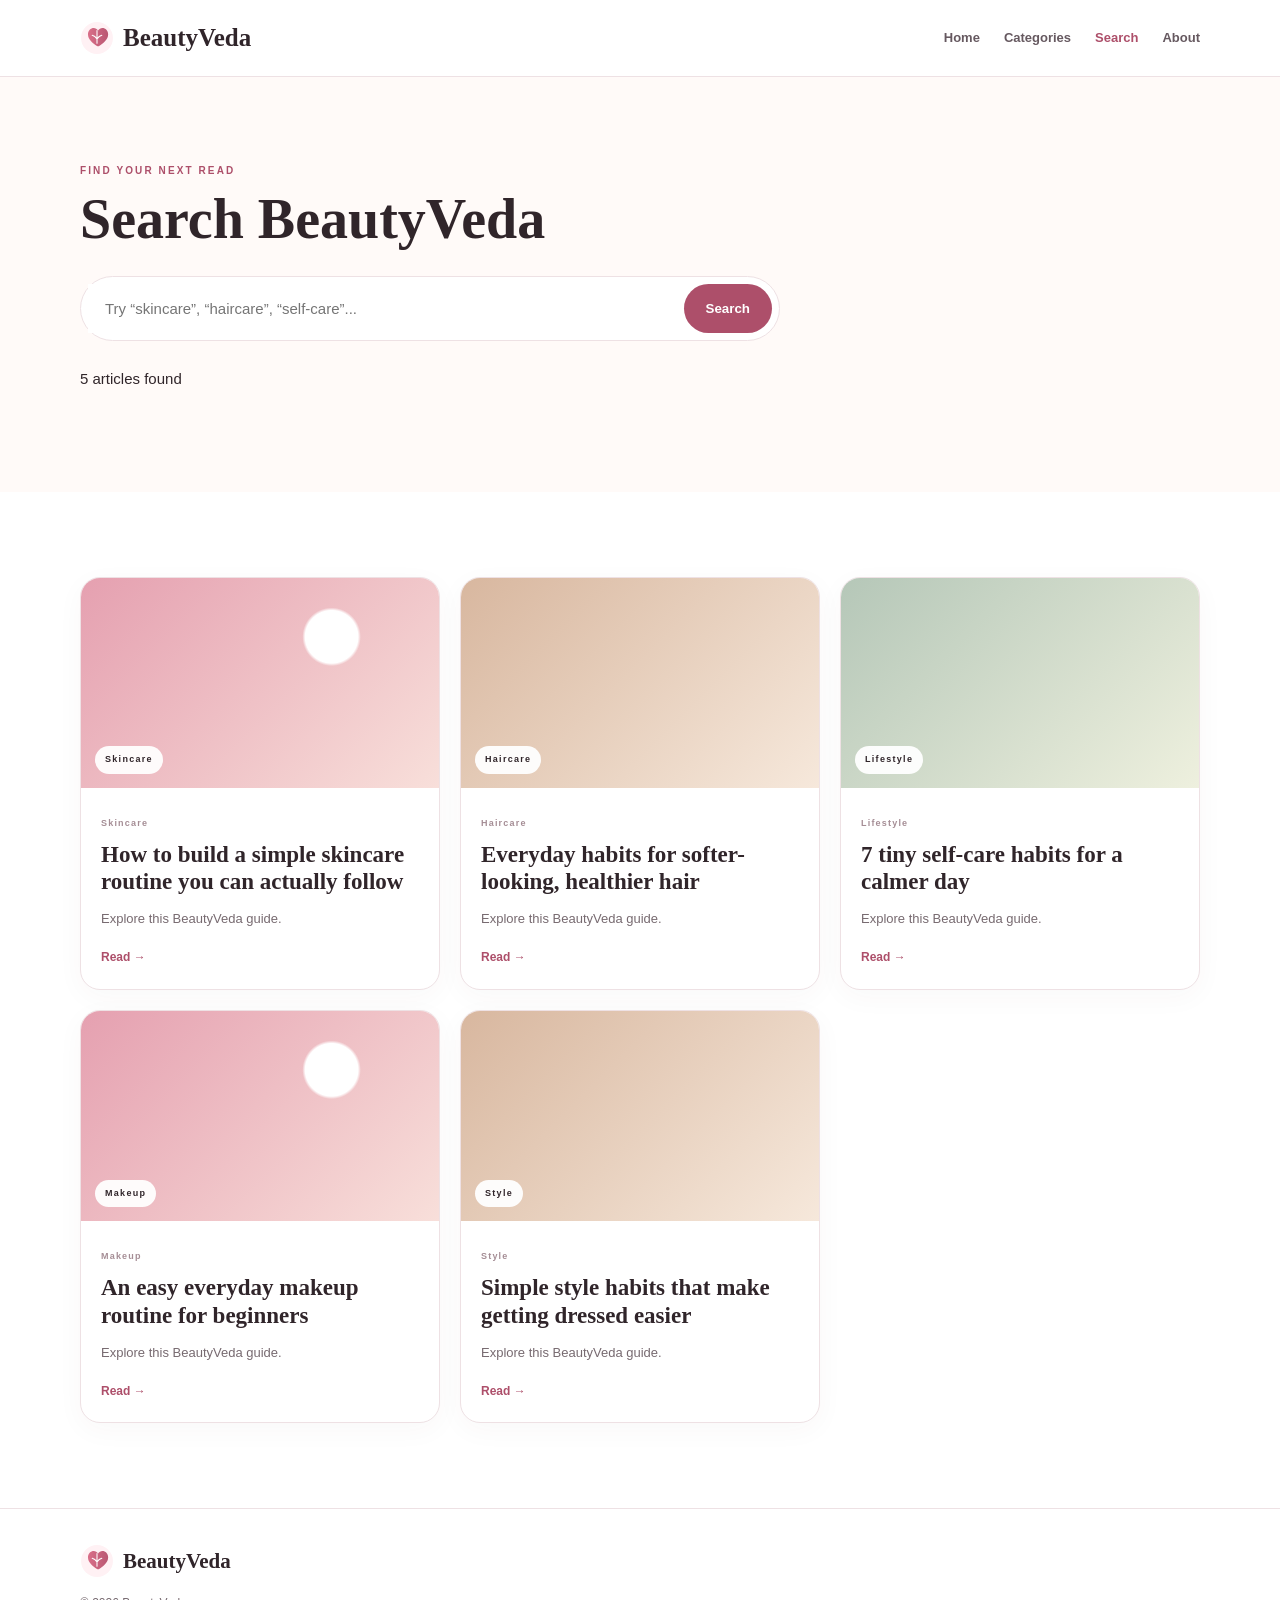
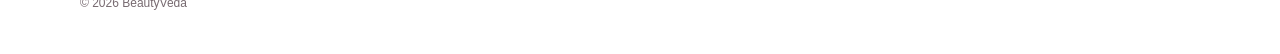
==== search.html @ 6ad5c468 "Add files via upload" ====
<!doctype html><html lang="en"><head><meta charset="utf-8"><meta name="viewport" content="width=device-width,initial-scale=1"><meta name="description" content="Search BeautyVeda articles."><title>Search | BeautyVeda</title><link rel="icon" href="logo.svg" type="image/svg+xml"><link rel="stylesheet" href="style.css"></head><body>
<header class="header"><div class="wrap nav"><a class="logo" href="index.html"><img src="logo.svg"><span>BeautyVeda</span></a><nav class="navlinks"><a href="index.html">Home</a><a href="index.html#categories">Categories</a><a class="active" href="search.html">Search</a><a href="about.html">About</a></nav></div></header>
<main><section class="search-hero"><div class="wrap"><p class="eyebrow">FIND YOUR NEXT READ</p><h1>Search BeautyVeda</h1><div class="searchbar"><input id="q" placeholder="Try “skincare”, “haircare”, “self-care”..."><button id="go">Search</button></div><p id="result"></p></div></section><section class="wrap section"><div class="posts three" id="results"></div></section></main><footer><div class="wrap foot"><a class="logo" href="index.html"><img src="logo.svg"><span>BeautyVeda</span></a><p class="copy">© 2026 BeautyVeda</p></div></footer>
<script>
const posts=[
["Skincare","How to build a simple skincare routine you can actually follow","post.html","cover1"],
["Haircare","Everyday habits for softer-looking, healthier hair","post.html","cover2"],
["Lifestyle","7 tiny self-care habits for a calmer day","post.html","cover3"],
["Makeup","An easy everyday makeup routine for beginners","post.html","cover1"],
["Style","Simple style habits that make getting dressed easier","post.html","cover2"]
];
const box=document.getElementById("results"),q=document.getElementById("q"),out=document.getElementById("result");
function render(term=""){const t=term.toLowerCase().trim();const list=posts.filter(p=>(p[0]+" "+p[1]).toLowerCase().includes(t));box.innerHTML=list.map(p=>`<article class="post"><a href="${p[2]}"><div class="cover ${p[3]}"><span>${p[0]}</span></div><div class="postcopy"><small>${p[0]}</small><h3>${p[1]}</h3><p>Explore this BeautyVeda guide.</p><b>Read →</b></div></a></article>`).join("");out.textContent=list.length+" article"+(list.length===1?"":"s")+" found";}
document.getElementById("go").onclick=()=>render(q.value);q.addEventListener("keydown",e=>{if(e.key==="Enter")render(q.value)});render();
</script></body></html>
---- style.css ----
:root{--ink:#30252a;--muted:#776a70;--rose:#d96f89;--deep:#ad4f6a;--bg:#fffaf8;--line:#eee1e4;--white:#fff;--shadow:0 18px 50px rgba(70,35,45,.09)}*{box-sizing:border-box}html{scroll-behavior:smooth}body{margin:0;color:var(--ink);font:15px/1.7 "DM Sans",sans-serif}a{text-decoration:none;color:inherit}.wrap{width:min(1120px,92%);margin:auto}.header{position:sticky;top:0;z-index:20;background:rgba(255,255,255,.9);backdrop-filter:blur(15px);border-bottom:1px solid var(--line)}.nav{height:76px;display:flex;align-items:center;gap:28px}.logo{display:flex;align-items:center;gap:9px;font:700 25px "Playfair Display",serif;margin-right:auto}.logo img{width:34px;height:34px}.navlinks{display:flex;gap:24px;font-size:13px;font-weight:700;color:#665960}.navlinks a:hover,.navlinks .active{color:var(--deep)}.pill{border:1px solid var(--line);padding:10px 16px;border-radius:999px;font-size:12px;font-weight:700}.hamburger{display:none;border:0;background:none;font-size:22px}.hero{background:linear-gradient(135deg,#fff8f6,#fff 55%,#fdf0f3);overflow:hidden}.hero-grid{min-height:620px;display:grid;grid-template-columns:1.02fr .98fr;align-items:center;gap:40px}.eyebrow{margin:0 0 10px;color:var(--deep);font-size:10px;font-weight:800;letter-spacing:2.1px}.hero h1{font:700 clamp(46px,6.5vw,76px)/1.05 "Playfair Display",serif;letter-spacing:-2px;margin:0 0 22px}.hero h1 em{font-style:normal;color:var(--deep)}.lead{max-width:600px;color:var(--muted);font-size:17px}.actions{display:flex;gap:12px;margin:28px 0}.btn{display:inline-flex;justify-content:center;align-items:center;border-radius:999px;padding:13px 20px;font-weight:800;border:0;cursor:pointer}.primary{background:var(--deep);color:#fff;box-shadow:0 10px 24px #ad4f6a2e}.ghost{background:#fff;border:1px solid var(--line)}.mini{display:flex;flex-wrap:wrap;gap:17px;color:#7a6c72;font-size:11px}.hero-visual{height:450px;position:relative}.sun{position:absolute;width:350px;height:350px;border-radius:48% 52% 55% 45%;right:35px;top:30px;background:linear-gradient(145deg,#f6c0cc,#f7ded7);transform:rotate(8deg)}.editorial-card{position:absolute;background:rgba(255,255,255,.94);box-shadow:var(--shadow);border-radius:22px;padding:25px}.main-card{right:5px;top:85px;width:265px}.main-card small{font-size:9px;letter-spacing:1.7px;color:var(--deep);font-weight:800}.main-card h2{font:700 29px/1.15 "Playfair Display",serif;margin:10px 0 18px}.main-card span{font-size:12px;color:var(--deep);font-weight:800}.floating-card{position:absolute;left:20px;bottom:45px;background:#30252a;color:#fff;padding:17px 20px;border-radius:17px;box-shadow:var(--shadow);font-family:"Playfair Display",serif}.floating-card b{font:800 9px "DM Sans";letter-spacing:2px;color:#f2a8b8}.spark{position:absolute;color:var(--deep);z-index:2}.s1{font-size:45px;right:330px;top:30px}.s2{font-size:32px;left:90px;top:105px}.section{padding:85px 0}.section-head{display:flex;align-items:end;justify-content:space-between;margin-bottom:28px}.section-head h2,.quote h2{font:700 40px/1.15 "Playfair Display",serif;margin:0}.section-head>p{color:var(--muted);margin:0}.cats{display:grid;grid-template-columns:repeat(5,1fr);gap:13px}.cat{padding:24px 18px;min-height:160px;border-radius:22px;transition:.2s}.cat:hover{transform:translateY(-5px);box-shadow:var(--shadow)}.cat span{font-size:27px}.cat h3{font:700 22px "Playfair Display";margin:10px 0 2px}.cat p{font-size:11px;color:var(--muted);margin:0}.c1{background:#fff0f3}.c2{background:#fff1e8}.c3{background:#f2eefb}.c4{background:#edf6ef}.c5{background:#fff7de}.soft{background:var(--bg);width:100%;max-width:none;padding-left:max(4%,calc((100% - 1120px)/2));padding-right:max(4%,calc((100% - 1120px)/2))}.posts{display:grid;grid-template-columns:1.3fr 1fr 1fr;gap:20px}.post{background:#fff;border:1px solid var(--line);border-radius:20px;overflow:hidden;box-shadow:0 7px 28px #4d2b3509}.post:hover{box-shadow:var(--shadow)}.cover{height:210px;display:flex;align-items:end;padding:14px;background-size:cover}.big .cover{height:270px}.cover span{background:#fffffff0;border-radius:999px;padding:6px 10px;font-size:9px;font-weight:800;letter-spacing:1.3px}.cover1{background:radial-gradient(circle at 70% 28%,#fff 0 9%,transparent 10%),linear-gradient(135deg,#e5a0b0,#f8dfda)}.cover2{background:linear-gradient(135deg,#d8b79f,#f6e8db)}.cover3{background:linear-gradient(135deg,#b5c7b8,#eef0de)}.postcopy{padding:20px}.postcopy small{font-size:9px;letter-spacing:1.2px;color:#a58d95;font-weight:800}.postcopy h3{font:700 23px/1.18 "Playfair Display";margin:8px 0}.postcopy p{font-size:13px;color:var(--muted)}.postcopy b,.more{font-size:12px;color:var(--deep)}.quote{text-align:center;padding:80px 0}.quote>span{font:70px Georgia;color:var(--rose);line-height:.5}.quote h2{font-size:32px;margin-top:10px}.newsletter{padding:70px 0;background:#fff}.newsbox{background:#30252a;color:#fff;border-radius:28px;padding:43px;display:grid;grid-template-columns:1fr 1fr;gap:30px;align-items:center}.newsbox h2{font:700 35px/1.15 "Playfair Display";margin:0 0 7px}.newsbox p{color:#d5c6cb}.newsbox .eyebrow{color:#efa3b4}.newsbox form{display:flex;gap:10px;flex-wrap:wrap}.newsbox input{flex:1;min-width:190px;border:0;border-radius:999px;padding:14px 18px;font:inherit}.newsbox small{width:100%;color:#f1b0be}.trust{padding:25px 0}.trust div{display:flex;justify-content:space-between;gap:15px;flex-wrap:wrap;color:#8c7b82;font-size:11px}.trust strong{color:var(--deep)}footer{border-top:1px solid var(--line);padding:35px 0}.foot{display:grid;grid-template-columns:1fr auto;gap:10px}.foot .logo{font-size:21px;margin:0}.foot p{color:var(--muted);font-size:12px;margin:5px 0}.flinks{display:flex;gap:20px;font-size:12px;font-weight:700}.copy{grid-column:1/-1}.article{padding:85px 0;max-width:850px}.article h1,.about-page h1,.category-hero h1,.search-hero h1,.contact-page h1{font:700 56px/1.1 "Playfair Display";margin:0 0 18px}.article-intro{font-size:19px;color:var(--muted)}.article-cover{height:360px;border-radius:25px;margin:35px 0}.article h2,.about-page h2{font:700 30px "Playfair Display";margin-top:40px}.article p{font-size:16px}.note{padding:20px;background:#fff0f3;border-left:4px solid var(--rose);border-radius:12px;margin:25px 0}.category-hero,.search-hero{padding:85px 0;background:var(--bg)}.category-hero p:not(.eyebrow){color:var(--muted);max-width:650px}.three{grid-template-columns:repeat(3,1fr)}.searchbar{display:flex;max-width:700px;background:#fff;padding:7px;border:1px solid var(--line);border-radius:999px;margin:25px 0}.searchbar input{flex:1;border:0;outline:0;padding:12px 17px;font:inherit}.searchbar button{border:0;background:var(--deep);color:#fff;border-radius:999px;padding:0 22px;font-weight:800}.about-page,.contact-page{padding:90px 0}.narrow{max-width:780px}.bigtext{font:400 25px/1.5 "Playfair Display";color:#5e4d54}.contact-grid{display:grid;grid-template-columns:1fr 1fr;gap:70px}.contact-grid>div p:not(.eyebrow){color:var(--muted);font-size:16px}.contact-form{display:grid;gap:13px}.contact-form input,.contact-form textarea{border:1px solid var(--line);border-radius:13px;padding:14px;font:inherit;outline:none}.contact-form input:focus,.contact-form textarea:focus{border-color:var(--rose)}.contact-form small{color:var(--deep)}
@media(max-width:820px){.navlinks,.pill{display:none}.hamburger{display:block}.navlinks.open{display:flex;position:absolute;top:76px;left:0;right:0;background:#fff;padding:18px 4%;flex-direction:column;border-bottom:1px solid var(--line)}.hero-grid{grid-template-columns:1fr;padding:55px 0}.hero-visual{height:330px}.sun{width:250px;height:270px;right:35px}.main-card{right:0;top:50px}.cats{grid-template-columns:repeat(2,1fr)}.posts,.three{grid-template-columns:1fr}.newsbox,.contact-grid{grid-template-columns:1fr}.section{padding:60px 0}.soft{padding-left:4%;padding-right:4%}.foot{grid-template-columns:1fr}.copy{grid-column:auto}.article h1,.about-page h1,.category-hero h1,.search-hero h1,.contact-page h1{font-size:43px}}
@media(max-width:480px){.hero h1{font-size:46px}.cats{grid-template-columns:1fr 1fr}.section-head{display:block}.section-head>p{margin-top:8px}.quote h2{font-size:26px}.newsbox{padding:28px}.article-cover{height:250px}.searchbar{border-radius:18px}.searchbar input{width:100%}.searchbar button{height:44px;width:100%}}
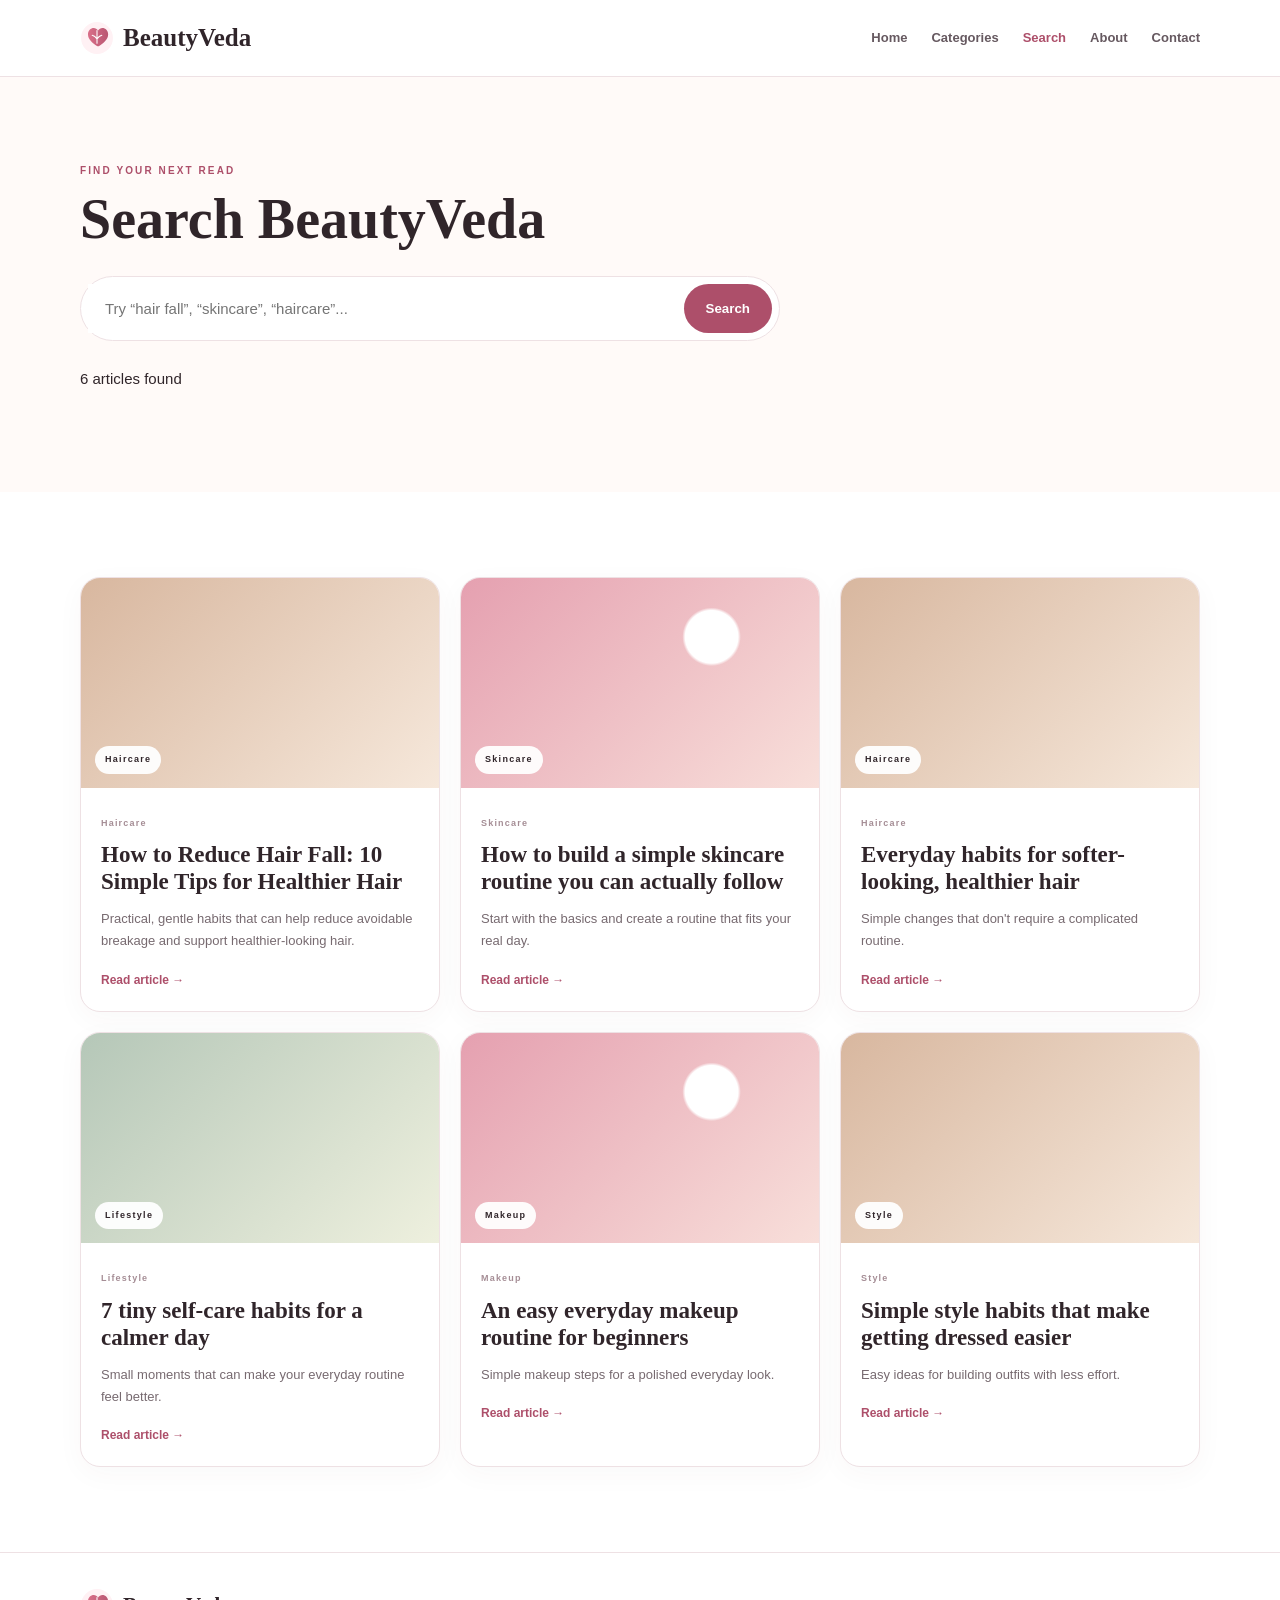
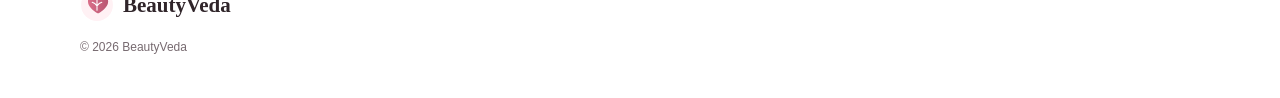
==== commit e2b20498: "Add files via upload" ====
--- a/search.html
+++ b/search.html
@@ -1,15 +1,154 @@
-<!doctype html><html lang="en"><head><meta charset="utf-8"><meta name="viewport" content="width=device-width,initial-scale=1"><meta name="description" content="Search BeautyVeda articles."><title>Search | BeautyVeda</title><link rel="icon" href="logo.svg" type="image/svg+xml"><link rel="stylesheet" href="style.css"></head><body>
-<header class="header"><div class="wrap nav"><a class="logo" href="index.html"><img src="logo.svg"><span>BeautyVeda</span></a><nav class="navlinks"><a href="index.html">Home</a><a href="index.html#categories">Categories</a><a class="active" href="search.html">Search</a><a href="about.html">About</a></nav></div></header>
-<main><section class="search-hero"><div class="wrap"><p class="eyebrow">FIND YOUR NEXT READ</p><h1>Search BeautyVeda</h1><div class="searchbar"><input id="q" placeholder="Try “skincare”, “haircare”, “self-care”..."><button id="go">Search</button></div><p id="result"></p></div></section><section class="wrap section"><div class="posts three" id="results"></div></section></main><footer><div class="wrap foot"><a class="logo" href="index.html"><img src="logo.svg"><span>BeautyVeda</span></a><p class="copy">© 2026 BeautyVeda</p></div></footer>
+<!doctype html>
+<html lang="en">
+<head>
+<meta charset="utf-8">
+<meta name="viewport" content="width=device-width,initial-scale=1">
+<meta name="description" content="Search BeautyVeda for skincare, haircare, makeup, style and lifestyle articles.">
+<meta name="robots" content="index,follow">
+<title>Search | BeautyVeda</title>
+<link rel="icon" href="logo.svg" type="image/svg+xml">
+<link rel="stylesheet" href="style.css">
+</head>
+<body>
+
+<header class="header">
+ <div class="wrap nav">
+  <a class="logo" href="index.html"><img src="logo.svg" alt="BeautyVeda logo"><span>BeautyVeda</span></a>
+  <nav class="navlinks" aria-label="Main navigation">
+   <a href="index.html">Home</a>
+   <a href="index.html#categories">Categories</a>
+   <a class="active" href="search.html">Search</a>
+   <a href="about.html">About</a>
+   <a href="contact.html">Contact</a>
+  </nav>
+ </div>
+</header>
+
+<main>
+<section class="search-hero">
+ <div class="wrap">
+  <p class="eyebrow">FIND YOUR NEXT READ</p>
+  <h1>Search BeautyVeda</h1>
+  <form class="searchbar" id="searchForm">
+   <input id="q" type="search" autocomplete="off" placeholder="Try “hair fall”, “skincare”, “haircare”..." aria-label="Search BeautyVeda">
+   <button id="go" type="submit">Search</button>
+  </form>
+  <p id="result" aria-live="polite"></p>
+ </div>
+</section>
+
+<section class="wrap section">
+ <div class="posts three" id="results"></div>
+</section>
+</main>
+
+<footer>
+ <div class="wrap foot">
+  <a class="logo" href="index.html"><img src="logo.svg" alt=""><span>BeautyVeda</span></a>
+  <p class="copy">© 2026 BeautyVeda</p>
+ </div>
+</footer>
+
 <script>
-const posts=[
-["Skincare","How to build a simple skincare routine you can actually follow","post.html","cover1"],
-["Haircare","Everyday habits for softer-looking, healthier hair","post.html","cover2"],
-["Lifestyle","7 tiny self-care habits for a calmer day","post.html","cover3"],
-["Makeup","An easy everyday makeup routine for beginners","post.html","cover1"],
-["Style","Simple style habits that make getting dressed easier","post.html","cover2"]
+/*
+  BeautyVeda article index.
+  Add each new article here so it appears in Search.
+*/
+const posts = [
+  {
+    category: "Haircare",
+    title: "How to Reduce Hair Fall: 10 Simple Tips for Healthier Hair",
+    url: "hair-fall-tips.html",
+    cover: "cover2",
+    description: "Practical, gentle habits that can help reduce avoidable breakage and support healthier-looking hair."
+  },
+  {
+    category: "Skincare",
+    title: "How to build a simple skincare routine you can actually follow",
+    url: "post.html",
+    cover: "cover1",
+    description: "Start with the basics and create a routine that fits your real day."
+  },
+  {
+    category: "Haircare",
+    title: "Everyday habits for softer-looking, healthier hair",
+    url: "post.html",
+    cover: "cover2",
+    description: "Simple changes that don't require a complicated routine."
+  },
+  {
+    category: "Lifestyle",
+    title: "7 tiny self-care habits for a calmer day",
+    url: "post.html",
+    cover: "cover3",
+    description: "Small moments that can make your everyday routine feel better."
+  },
+  {
+    category: "Makeup",
+    title: "An easy everyday makeup routine for beginners",
+    url: "post.html",
+    cover: "cover1",
+    description: "Simple makeup steps for a polished everyday look."
+  },
+  {
+    category: "Style",
+    title: "Simple style habits that make getting dressed easier",
+    url: "post.html",
+    cover: "cover2",
+    description: "Easy ideas for building outfits with less effort."
+  }
 ];
-const box=document.getElementById("results"),q=document.getElementById("q"),out=document.getElementById("result");
-function render(term=""){const t=term.toLowerCase().trim();const list=posts.filter(p=>(p[0]+" "+p[1]).toLowerCase().includes(t));box.innerHTML=list.map(p=>`<article class="post"><a href="${p[2]}"><div class="cover ${p[3]}"><span>${p[0]}</span></div><div class="postcopy"><small>${p[0]}</small><h3>${p[1]}</h3><p>Explore this BeautyVeda guide.</p><b>Read →</b></div></a></article>`).join("");out.textContent=list.length+" article"+(list.length===1?"":"s")+" found";}
-document.getElementById("go").onclick=()=>render(q.value);q.addEventListener("keydown",e=>{if(e.key==="Enter")render(q.value)});render();
-</script></body></html>+
+const box = document.getElementById("results");
+const q = document.getElementById("q");
+const out = document.getElementById("result");
+
+function render(term = "") {
+  const t = term.toLowerCase().trim();
+
+  const list = posts.filter(p =>
+    (p.category + " " + p.title + " " + p.description)
+      .toLowerCase()
+      .includes(t)
+  );
+
+  if (!list.length) {
+    box.innerHTML = `
+      <div style="grid-column:1/-1;padding:30px 0">
+        <h2>No articles found</h2>
+        <p>Try searching for <strong>hair fall</strong>, <strong>haircare</strong>,
+        <strong>skincare</strong>, <strong>makeup</strong>, or <strong>lifestyle</strong>.</p>
+      </div>`;
+  } else {
+    box.innerHTML = list.map(p => `
+      <article class="post">
+        <a href="${p.url}">
+          <div class="cover ${p.cover}"><span>${p.category}</span></div>
+          <div class="postcopy">
+            <small>${p.category}</small>
+            <h3>${p.title}</h3>
+            <p>${p.description}</p>
+            <b>Read article →</b>
+          </div>
+        </a>
+      </article>
+    `).join("");
+  }
+
+  out.textContent = list.length + " article" + (list.length === 1 ? "" : "s") + " found";
+}
+
+document.getElementById("searchForm").addEventListener("submit", function(e) {
+  e.preventDefault();
+  render(q.value);
+});
+
+q.addEventListener("input", function() {
+  if (q.value.trim() === "") render("");
+});
+
+render("");
+</script>
+
+</body>
+</html>
